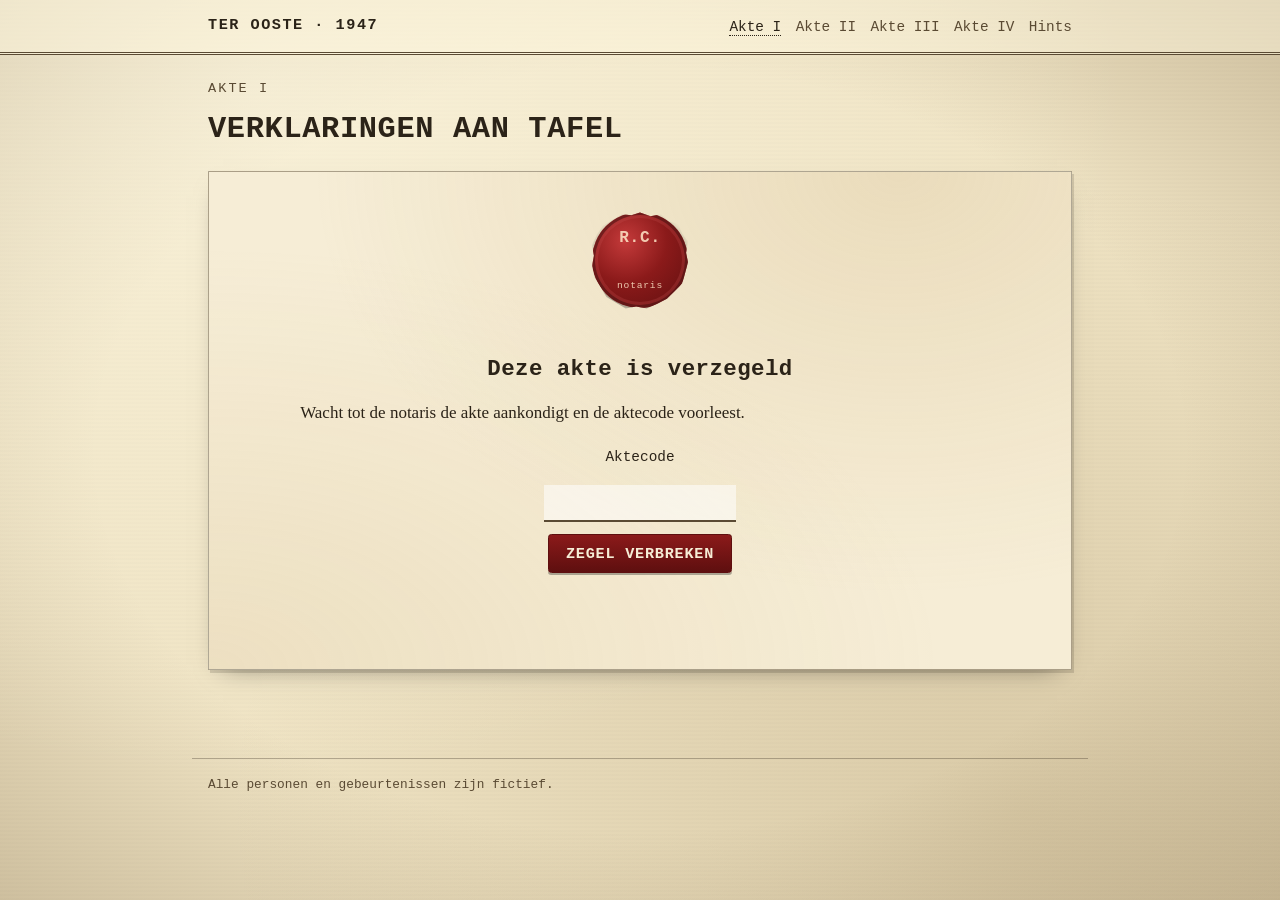
==== akte-1/index.html @ c4f76114 "Eerste versie website De laatste avond op Kasteel Ter Ooste" ====
<!DOCTYPE html>
<html lang="nl-BE">
<head>
  <meta charset="utf-8">
  <meta name="viewport" content="width=device-width, initial-scale=1">
  <meta name="robots" content="noindex,nofollow">
  <title>Akte I — Het ontregelde archief · Ter Ooste 1947</title>
  <link rel="stylesheet" href="../assets/style.css">
  <link rel="icon" type="image/svg+xml" href="../assets/favicon.svg">
</head>
<body>
  <header class="site-kop">
    <div class="binnen">
      <a class="merk" href="../index.html">Ter Ooste · 1947</a>
      <nav aria-label="Dossiers">
        <ul>
          <li><a href="../akte-1/index.html">Akte I</a></li>
          <li><a href="../akte-2/index.html">Akte II</a></li>
          <li><a href="../akte-3/index.html">Akte III</a></li>
          <li><a href="../akte-4/index.html">Akte IV</a></li>
          <li><a href="../hints/index.html">Hints</a></li>
        </ul>
      </nav>
    </div>
  </header>

  <main id="inhoud">
    <p class="kopregel">Akte I</p>
    <h1>Verklaringen aan tafel</h1>

    <section id="poort" class="poort vel" aria-labelledby="poort-kop">
      <div class="zegel" aria-hidden="true">R.C.<small>notaris</small></div>
      <h2 id="poort-kop">Deze akte is verzegeld</h2>
      <p>Wacht tot de notaris de akte aankondigt en de aktecode voorleest.</p>
      <form>
        <label for="aktecode">Aktecode</label>
        <input id="aktecode" class="code" type="text" autocomplete="off" autocapitalize="characters" spellcheck="false" required>
        <button type="submit">Zegel verbreken</button>
        <p class="melding" role="status" aria-live="polite"></p>
      </form>
    </section>

    <div id="akte-inhoud" class="verborgen">

      <section class="vel" aria-labelledby="lees-kop">
        <h2 id="lees-kop">Leesversie</h2>
        <p>Kasteel Ter Ooste bestaat in dit verhaal uit meer kamers dan er vanavond werkelijk nodig zijn. Denk aan een statige hal, een bibliotheek met donkere boekenkasten en een eetkamer waar het zilver zorgvuldig op tafel is gezet. Buiten ligt Oostrozebeke onder een vochtige novemberhemel. Binnen heeft de baron gasten ontvangen voor een avond die beleefd had moeten eindigen.</p>
        <p>De oorlog is nog maar enkele jaren voorbij. Mensen praten opnieuw over handel, gronden en de toekomst, maar niet iedereen spreekt even gemakkelijk over wat daarvóór gebeurde. De baron heeft zijn bezittingen bijeen weten te houden. Sommigen noemen dat verstandig bestuur; anderen vinden dat er vragen onbeantwoord zijn gebleven.</p>
        <p>Er zijn zes verdachten. Gaston maakt zich zorgen over geld en de erfenis. Tuinman Cyriel is een vroegere verzetsstrijder. Achiel houdt zich vooral met de wijnkelder bezig; Victor verzorgt de drankbediening. Pastoor Deman kent de familie al jaren. Huishoudster en kokkin Marie werkt al achtentwintig jaar op het kasteel.</p>
        <p>De baron drinkt om 23:08 uit zijn piconglas en neemt het om 23:15 mee naar de bibliotheek. Om 23:40 wordt hij daar dood aangetroffen. Waar en wanneer zijn drank werd gemanipuleerd, moet nog blijken.</p>
        <p>De notaris bewaart twee stukken die de baron hem de voorbije weken toevertrouwde: een nota over een recente wijziging van zijn testament en een anonieme brief die hem verontrustte. Ze zeggen niets over de doodsoorzaak, maar wel over wie bij zijn dood iets te winnen of te vrezen had — en waarom er vanavond zo uitzonderlijk op zijn drank werd toegezien.</p>
        <p><strong>Puzzelintro:</strong> herstel met de zes raadselkaarten en ordeningsregels de archiefrij. Gebruik foliocijfers op de aangewezen posities als toegangscode voor de verzegelde notarisstukken.</p>
      </section>

      <section class="vel" aria-labelledby="d1-kop">
        <h2 id="d1-kop">Dossier I — Het ontregelde archief</h2>
        <p>De notaris bewaart onderzoeksstukken onder een code die wordt afgeleid van zes archiefmappen. De mappen liggen door elkaar; hun oorspronkelijke volgorde is wel vastgelegd in zes bewaarde aanwijzingen.</p>
        <p>Elke map draagt een raadselomschrijving en een foliocijfer.</p>
        <ol>
          <li>Bepaal welk symbool iedere map beschrijft.</li>
          <li>Plaats de zes mappen in hun enige mogelijke volgorde, van positie 1 tot en met 6.</li>
          <li>Gebruik de extractiekaart om de viercijferige toegangscode te vinden.</li>
        </ol>
        <p>Noteer individueel:</p>
        <ul>
          <li>de zes symbolen in volgorde;</li>
          <li>de toegangscode;</li>
          <li>één redenering waarmee je een andere volgorde uitsluit.</li>
        </ul>
        <p>Daarna openen jullie gezamenlijk de verzegelde stukken van de notaris met de code op de pagina.</p>
        <p><strong>Bewaar de gevonden code. Een deel ervan wordt later opnieuw gebruikt.</strong></p>
        <p>De posities en foliocijfers zijn uitsluitend archiefgegevens. Ze verwijzen niet naar verdachten, kamers of alibi’s.</p>
      </section>

      <section aria-labelledby="p1a-kop">
        <h2 id="p1a-kop">P1-A — Zes losse mapkaarten</h2>
        <p id="mapkaarten-uitleg">Versleep de mapkaarten of gebruik de pijlknoppen om ze in volgorde te leggen (positie 1 links/boven tot 6 rechts/onder). Je kunt ook de kaarten op papier of in je hoofd ordenen. De lettercodes A–F zijn alleen documentidentificaties.</p>
        <ol class="mapkaarten" id="mapkaarten" aria-describedby="mapkaarten-uitleg" aria-label="Archiefmappen in huidige volgorde">
          <li class="mapkaart" draggable="true" data-kaart="A">
            <div class="positie" aria-hidden="true">1</div>
            <div>
              <div class="kop"><span class="naam">Mapkaart A</span><span class="folio">Foliocijfer: 8</span></div>
              <p class="raadsel">Ik heb een tong, maar voer geen gesprek.<br>Door mijn klank roep ik mensen bijeen.</p>
              <div class="symbool"><label for="sym-A">Mijn symbool:</label><select id="sym-A"><option value="">__________</option></select></div>
            </div>
            <div class="knoppen">
              <button type="button" class="stil" data-omhoog aria-label="Mapkaart A omhoog">▲</button>
              <button type="button" class="stil" data-omlaag aria-label="Mapkaart A omlaag">▼</button>
            </div>
          </li>
          <li class="mapkaart" draggable="true" data-kaart="B">
            <div class="positie" aria-hidden="true">2</div>
            <div>
              <div class="kop"><span class="naam">Mapkaart B</span><span class="folio">Foliocijfer: 1</span></div>
              <p class="raadsel">Ik rust op het hoofd van een vorst.<br>Mijn punten zijn geen tanden.</p>
              <div class="symbool"><label for="sym-B">Mijn symbool:</label><select id="sym-B"><option value="">__________</option></select></div>
            </div>
            <div class="knoppen">
              <button type="button" class="stil" data-omhoog aria-label="Mapkaart B omhoog">▲</button>
              <button type="button" class="stil" data-omlaag aria-label="Mapkaart B omlaag">▼</button>
            </div>
          </li>
          <li class="mapkaart" draggable="true" data-kaart="C">
            <div class="positie" aria-hidden="true">3</div>
            <div>
              <div class="kop"><span class="naam">Mapkaart C</span><span class="folio">Foliocijfer: 9</span></div>
              <p class="raadsel">Achter glas draag ik licht door de nacht.<br>Wie mij vasthoudt, ziet waar hij loopt.</p>
              <div class="symbool"><label for="sym-C">Mijn symbool:</label><select id="sym-C"><option value="">__________</option></select></div>
            </div>
            <div class="knoppen">
              <button type="button" class="stil" data-omhoog aria-label="Mapkaart C omhoog">▲</button>
              <button type="button" class="stil" data-omlaag aria-label="Mapkaart C omlaag">▼</button>
            </div>
          </li>
          <li class="mapkaart" draggable="true" data-kaart="D">
            <div class="positie" aria-hidden="true">4</div>
            <div>
              <div class="kop"><span class="naam">Mapkaart D</span><span class="folio">Foliocijfer: 3</span></div>
              <p class="raadsel">Mijn baard opent geen mond, maar een slot.</p>
              <div class="symbool"><label for="sym-D">Mijn symbool:</label><select id="sym-D"><option value="">__________</option></select></div>
            </div>
            <div class="knoppen">
              <button type="button" class="stil" data-omhoog aria-label="Mapkaart D omhoog">▲</button>
              <button type="button" class="stil" data-omlaag aria-label="Mapkaart D omlaag">▼</button>
            </div>
          </li>
          <li class="mapkaart" draggable="true" data-kaart="E">
            <div class="positie" aria-hidden="true">5</div>
            <div>
              <div class="kop"><span class="naam">Mapkaart E</span><span class="folio">Foliocijfer: 6</span></div>
              <p class="raadsel">Ik ga overboord om een schip op zijn plaats te houden.</p>
              <div class="symbool"><label for="sym-E">Mijn symbool:</label><select id="sym-E"><option value="">__________</option></select></div>
            </div>
            <div class="knoppen">
              <button type="button" class="stil" data-omhoog aria-label="Mapkaart E omhoog">▲</button>
              <button type="button" class="stil" data-omlaag aria-label="Mapkaart E omlaag">▼</button>
            </div>
          </li>
          <li class="mapkaart" draggable="true" data-kaart="F">
            <div class="positie" aria-hidden="true">6</div>
            <div>
              <div class="kop"><span class="naam">Mapkaart F</span><span class="folio">Foliocijfer: 4</span></div>
              <p class="raadsel">Ik ben een bloem met doornen aan mijn stengel.</p>
              <div class="symbool"><label for="sym-F">Mijn symbool:</label><select id="sym-F"><option value="">__________</option></select></div>
            </div>
            <div class="knoppen">
              <button type="button" class="stil" data-omhoog aria-label="Mapkaart F omhoog">▲</button>
              <button type="button" class="stil" data-omlaag aria-label="Mapkaart F omlaag">▼</button>
            </div>
          </li>
        </ol>
        <p class="visueel-verborgen" role="status" aria-live="polite" id="volgorde-status"></p>

        <div class="vel getypt">
          <h3>Bijschrift op iedere set</h3>
          <p>Gebruik elk van deze symbolen precies eenmaal:</p>
          <p><strong>ANKER — BEL — KROON — LANTAARN — ROOS — SLEUTEL</strong></p>
          <p>De raadselteksten identificeren uitsluitend de symbolen. Zoek geen extra verborgen letters.</p>
        </div>
      </section>

      <section class="vel regels" aria-labelledby="p1b-kop">
        <p class="meta">P1-B</p>
        <h2 id="p1b-kop">Herstel van de archiefrij</h2>
        <p>Leg de mappen op zes plaatsen, genummerd van links naar rechts.</p>
        <ol>
          <li>De <strong>BEL</strong> staat onmiddellijk links van de <strong>SLEUTEL</strong>.</li>
          <li>De <strong>ROOS</strong> staat onmiddellijk rechts van het <strong>ANKER</strong>.</li>
          <li>De <strong>LANTAARN</strong> staat links van de <strong>ROOS</strong>, maar niet onmiddellijk ernaast.</li>
          <li>De <strong>KROON</strong> staat rechts van de <strong>BEL</strong>.</li>
          <li>Tussen het <strong>ANKER</strong> en de <strong>SLEUTEL</strong> staan precies twee andere mappen. Deze regel zegt niet welke van beide links staat.</li>
          <li>De <strong>KROON</strong> en de <strong>LANTAARN</strong> staan niet naast elkaar.</li>
        </ol>
        <p>Iedere plaats bevat één map. Iedere map wordt eenmaal gebruikt.</p>
      </section>

      <section class="vel" id="p1c" aria-labelledby="p1c-kop">
        <p class="meta">P1-C</p>
        <h2 id="p1c-kop">De vier controlecijfers</h2>
        <p>Lees de <strong>foliocijfers</strong> van de mappen op deze posities:</p>
        <p><strong>2 → 3 → 5 → 6</strong></p>
        <p>Schrijf ze in die volgorde achter elkaar. Niet optellen.</p>
        <p><strong>Toegangscode: _ _ _ _</strong></p>
        <p>Bewaar deze code voor het einddossier.</p>
        <hr>
        <div id="p1-poort">
          <p>Voer de vier cijfers hieronder in. Bij de juiste code worden twee verzegelde stukken uit het notarisarchief geopend.</p>
          <form id="p1-form" class="rij">
            <div>
              <label for="p1-code">Vier cijfers</label>
              <input id="p1-code" class="code" type="text" inputmode="numeric" maxlength="6" autocomplete="off" required>
            </div>
            <button type="submit">Verzegeling verbreken</button>
            <p class="melding" role="status" aria-live="polite" style="flex-basis:100%"></p>
          </form>
          <p>Lukt het niet op je eigen toestel? Kijk mee op het gedeelde scherm of geef de code aan de notaris.</p>
        </div>
      </section>

      <section id="p1-stukken" class="tabs verborgen" aria-labelledby="stukken-kop">
        <h2 id="stukken-kop">Verzegelde stukken uit het notarisarchief</h2>
        <div role="tablist" aria-label="Notarisstukken">
          <button role="tab" id="tab-p1d" aria-controls="paneel-p1d" aria-selected="true">P1-D · Testamentsnota</button>
          <button role="tab" id="tab-p1e" aria-controls="paneel-p1e" aria-selected="false">P1-E · Anonieme brief</button>
        </div>

        <div role="tabpanel" id="paneel-p1d" aria-labelledby="tab-p1d">
          <article class="vel">
            <h3>Nota bij de wijziging van de uiterste wilsbeschikking</h3>
            <p><strong>Notariskantoor R. Callewaert, Oostrozebeke — 24 oktober 1947</strong></p>
            <p>Op verzoek van baron Edmond de Vlieghere werd heden zijn testament van 1938 gewijzigd. Samenvatting van de wijzigingen, opgesteld voor het dossier:</p>
            <ol>
              <li><strong>Gaston de Vlieghere</strong>, neef, wordt als erfgenaam geschrapt. Reden volgens de baron: "aanhoudende speelschulden en herhaalde leningen die niet werden terugbetaald". De baron wenste dit zelf aan zijn neef mee te delen "op een gepast moment".</li>
              <li>Het <strong>legaat aan de parochiekerk Sint-Amandus</strong> (toegezegd in 1945 aan pastoor Deman voor het herstel van de toren) wordt ingetrokken. De baron noemde "een meningsverschil over een preek van september".</li>
              <li>Nieuw: een <strong>dienstgratificatie</strong> voor ieder personeelslid met meer dan vijfentwintig dienstjaren op het ogenblik van overlijden. Volgens het dienstboek voldoet op dit moment één persoon aan die voorwaarde: de huishoudster, in dienst sinds 15 november 1919. Butler Achiel Verbeke telt twaalf dienstjaren; butler Victor is in 1946 aangeworven.</li>
              <li>De tuinman Cyriel Degryse komt in geen enkele beschikking voor; de baron weigerde daarover te spreken.</li>
            </ol>
            <p>De baron verzocht de inhoud geheim te houden tot na zijn dood. De barones werd niet ingelicht.</p>
            <p><em>Opmerking van de notaris:</em> een gewijzigd testament verklaart wie voordeel of nadeel heeft. Het bewijst niet wie daarvan wist, noch wie gelegenheid had.</p>
          </article>
        </div>

        <div role="tabpanel" id="paneel-p1e" aria-labelledby="tab-p1e" hidden>
          <article class="vel">
            <h3>Afschrift van een anonieme brief, ontvangen 27 oktober 1947</h3>
            <p><em>(Geschreven in blokletters, zonder afzender, per post uit Kortrijk.)</em></p>
            <blockquote class="blokletters">
              <p>WIE IN DRIEËNVEERTIG VERKOCHT WAT NIET VAN HEM WAS,<br>
              BETAALT IN ZEVENENVEERTIG.<br>
              DE DODEN VERGETEN NIET. WIJ OOK NIET.</p>
            </blockquote>
            <h3>Verklaring van de notaris</h3>
            <p>De baron toonde mij deze brief op 28 oktober en vroeg mij bij het diner van 15 november aanwezig te zijn. Op zijn verzoek werd afgesproken dat zijn drank die avond onder mijn toezicht zou worden uitgeschonken en dat de glazen een sluitband zouden krijgen — een maatregel die op het kasteel nooit eerder werd toegepast.</p>
            <p>De baron wilde niet zeggen op welke gebeurtenis uit 1943 de brief doelde. Hij zei alleen: "Er zijn mensen die denken dat de oorlog nog niet gedaan is."</p>
            <p>Het handschrift kon met niemand van het huishouden of de gasten worden vergeleken. De brief bewijst dat iemand de baron bedreigde; hij bewijst niet dat de schrijver ook de dader is.</p>
          </article>
        </div>
      </section>

    </div>
  </main>

  <footer class="site-voet">Alle personen en gebeurtenissen zijn fictief.</footer>

  <script src="../config.js"></script>
  <script src="../assets/app.js"></script>
  <script>
    (function () {
      var T = window.TerOoste;
      T.aktepoort(1);

      /* Symbool-keuzelijsten */
      var SYMBOLEN = ["ANKER", "BEL", "KROON", "LANTAARN", "ROOS", "SLEUTEL"];
      document.querySelectorAll(".mapkaart select").forEach(function (sel) {
        SYMBOLEN.forEach(function (s) {
          var o = document.createElement("option"); o.value = s; o.textContent = s; sel.appendChild(o);
        });
        var bewaard = T.opslag.get("p1.sym." + sel.id);
        if (bewaard) sel.value = bewaard;
        sel.addEventListener("change", function () { T.opslag.set("p1.sym." + sel.id, sel.value); });
      });

      /* Herschikbare lijst: knoppen + drag-and-drop */
      var lijst = document.getElementById("mapkaarten");
      var status = document.getElementById("volgorde-status");

      function kaarten() { return Array.prototype.slice.call(lijst.children); }
      function nummer() {
        kaarten().forEach(function (li, i) {
          li.querySelector(".positie").textContent = i + 1;
          li.setAttribute("aria-label", "Positie " + (i + 1) + ": Mapkaart " + li.dataset.kaart);
          li.querySelector("[data-omhoog]").disabled = i === 0;
          li.querySelector("[data-omlaag]").disabled = i === kaarten().length - 1;
        });
        T.opslag.set("p1.volgorde", kaarten().map(function (li) { return li.dataset.kaart; }).join(""));
      }
      function verplaats(li, delta, focusKnop) {
        var items = kaarten();
        var i = items.indexOf(li);
        var j = i + delta;
        if (j < 0 || j >= items.length) return;
        if (delta < 0) lijst.insertBefore(li, items[j]);
        else lijst.insertBefore(items[j], li);
        nummer();
        status.textContent = "Mapkaart " + li.dataset.kaart + " staat nu op positie " + (j + 1) + ".";
        if (focusKnop) {
          var knop = li.querySelector(focusKnop);
          (knop.disabled ? li.querySelector(focusKnop === "[data-omhoog]" ? "[data-omlaag]" : "[data-omhoog]") : knop).focus();
        }
      }
      lijst.addEventListener("click", function (e) {
        var knop = e.target.closest("button");
        if (!knop) return;
        var li = knop.closest(".mapkaart");
        if (knop.hasAttribute("data-omhoog")) verplaats(li, -1, "[data-omhoog]");
        if (knop.hasAttribute("data-omlaag")) verplaats(li, 1, "[data-omlaag]");
      });

      var gesleept = null;
      lijst.addEventListener("dragstart", function (e) {
        gesleept = e.target.closest(".mapkaart");
        if (!gesleept) return;
        gesleept.classList.add("sleept");
        e.dataTransfer.effectAllowed = "move";
        try { e.dataTransfer.setData("text/plain", gesleept.dataset.kaart); } catch (err) { /* IE */ }
      });
      lijst.addEventListener("dragover", function (e) {
        if (!gesleept) return;
        e.preventDefault();
        var over = e.target.closest(".mapkaart");
        kaarten().forEach(function (li) { li.classList.toggle("doel", li === over && li !== gesleept); });
        if (over && over !== gesleept) {
          var rect = over.getBoundingClientRect();
          var na = e.clientY > rect.top + rect.height / 2;
          lijst.insertBefore(gesleept, na ? over.nextSibling : over);
        }
      });
      lijst.addEventListener("drop", function (e) { e.preventDefault(); });
      lijst.addEventListener("dragend", function () {
        if (gesleept) gesleept.classList.remove("sleept");
        kaarten().forEach(function (li) { li.classList.remove("doel"); });
        gesleept = null;
        nummer();
      });

      var bewaardeVolgorde = T.opslag.get("p1.volgorde");
      if (bewaardeVolgorde && bewaardeVolgorde.length === 6) {
        bewaardeVolgorde.split("").forEach(function (k) {
          var li = lijst.querySelector('[data-kaart="' + k + '"]');
          if (li) lijst.appendChild(li);
        });
      }
      nummer();

      /* Codepoort 6431 → P1-D en P1-E */
      T.codepoort({
        formId: "p1-form",
        doelId: "p1-stukken",
        verbergId: "p1-poort",
        code: T.CFG.codeP1,
        opslag: "p1.open",
        stempel: "Ontzegeld",
        weigering: "De verzegeling blijft intact.",
        naOpen: function (animatie) {
          T.tabs(document.getElementById("p1-stukken"));
          if (animatie) document.getElementById("stukken-kop").scrollIntoView({ behavior: T.reducedMotion ? "auto" : "smooth" });
        }
      });
    })();
  </script>
</body>
</html>
---- assets/style.css ----
/* Ter Ooste 1947 — stijl: vergeeld papier, typemachine, lakzegel */

:root {
  --papier: #efe3c3;
  --papier-donker: #e2d2a6;
  --papier-licht: #f6edd6;
  --inkt: #2b2318;
  --inkt-zacht: #5a4a33;
  --lak: #8b1a1a;
  --lak-donker: #5e0f0f;
  --koper: #a67c2e;
  --stempel: #9b2a1f;
  --focus: #1f4e79;
  --max: 56rem;
  --font-type: "Courier Prime", "Courier New", "Nimbus Mono PS", Courier, monospace;
  --font-tekst: "Palatino Linotype", Palatino, "Book Antiqua", Georgia, "Times New Roman", serif;
}

* { box-sizing: border-box; }

html { font-size: 100%; }

body {
  margin: 0;
  min-height: 100vh;
  color: var(--inkt);
  font-family: var(--font-tekst);
  font-size: 1.0625rem;
  line-height: 1.55;
  background-color: var(--papier);
  background-image:
    radial-gradient(ellipse at 20% 10%, rgba(255, 250, 230, 0.6), transparent 60%),
    radial-gradient(ellipse at 80% 90%, rgba(120, 90, 40, 0.18), transparent 55%),
    radial-gradient(ellipse at 50% 50%, transparent 60%, rgba(90, 65, 30, 0.22) 100%),
    repeating-linear-gradient(0deg, rgba(0,0,0,0.012) 0 2px, transparent 2px 4px);
  background-attachment: fixed;
}

a { color: var(--lak-donker); }
a:hover { color: var(--lak); }

h1, h2, h3, h4 {
  font-family: var(--font-type);
  font-weight: 700;
  letter-spacing: 0.02em;
  line-height: 1.2;
  margin: 1.4em 0 0.5em;
}
h1 { font-size: 1.9rem; text-transform: uppercase; margin-top: 0.4em; }
h2 { font-size: 1.4rem; }
h3 { font-size: 1.15rem; }
h4 { font-size: 1.02rem; text-transform: uppercase; letter-spacing: 0.08em; }

p, li { max-width: 70ch; }

blockquote {
  margin: 1em 0;
  padding: 0.2em 1em;
  border-left: 3px solid var(--koper);
  color: var(--inkt);
}

pre, code, kbd {
  font-family: var(--font-type);
  font-size: 0.95em;
}
pre {
  background: rgba(255,255,255,0.35);
  padding: 0.75em 1em;
  border: 1px dashed var(--inkt-zacht);
  overflow-x: auto;
  max-width: 100%;
  white-space: pre-wrap;
  word-break: break-word;
}

table {
  border-collapse: collapse;
  width: 100%;
  margin: 1em 0;
  font-size: 0.97rem;
}
th, td {
  border: 1px solid rgba(43, 35, 24, 0.4);
  padding: 0.45em 0.6em;
  text-align: left;
  vertical-align: top;
}
th { background: rgba(43, 35, 24, 0.08); font-family: var(--font-type); font-size: 0.9rem; }
td.num, th.num { text-align: right; }
.tabel-scroll { overflow-x: auto; -webkit-overflow-scrolling: touch; }

hr { border: 0; border-top: 1px solid rgba(43,35,24,0.35); margin: 2em 0; }

/* Lay-out */
.site-kop {
  border-bottom: 3px double var(--inkt-zacht);
  background: rgba(255, 248, 225, 0.45);
}
.site-kop .binnen {
  max-width: var(--max);
  margin: 0 auto;
  padding: 0.8rem 1rem;
  display: flex;
  flex-wrap: wrap;
  align-items: center;
  gap: 0.5rem 1.25rem;
}
.site-kop .merk {
  font-family: var(--font-type);
  font-weight: 700;
  text-transform: uppercase;
  letter-spacing: 0.1em;
  text-decoration: none;
  color: var(--inkt);
  font-size: 0.95rem;
}
.site-kop nav { margin-left: auto; }
.site-kop nav ul {
  list-style: none; margin: 0; padding: 0;
  display: flex; flex-wrap: wrap; gap: 0.25rem 0.9rem;
}
.site-kop nav a {
  font-family: var(--font-type);
  font-size: 0.9rem;
  text-decoration: none;
  color: var(--inkt-zacht);
  border-bottom: 1px dotted transparent;
}
.site-kop nav a:hover, .site-kop nav a[aria-current="page"] {
  color: var(--inkt);
  border-bottom-color: var(--inkt);
}

main {
  max-width: var(--max);
  margin: 0 auto;
  padding: 1rem 1rem 4rem;
}

.site-voet {
  max-width: var(--max);
  margin: 0 auto;
  padding: 1rem;
  font-family: var(--font-type);
  font-size: 0.8rem;
  color: var(--inkt-zacht);
  border-top: 1px solid rgba(43,35,24,0.3);
}

.kopregel {
  font-family: var(--font-type);
  font-size: 0.85rem;
  text-transform: uppercase;
  letter-spacing: 0.15em;
  color: var(--inkt-zacht);
  margin: 0.5em 0 0;
}

/* Document-vel */
.vel {
  position: relative;
  background: var(--papier-licht);
  background-image:
    radial-gradient(ellipse at 80% 0%, rgba(200,170,110,0.25), transparent 60%),
    radial-gradient(ellipse at 0% 100%, rgba(200,170,110,0.2), transparent 60%);
  border: 1px solid rgba(43,35,24,0.35);
  box-shadow: 2px 3px 0 rgba(43,35,24,0.15), 0 10px 25px -15px rgba(0,0,0,0.5);
  padding: 1.25rem 1.25rem 1.5rem;
  margin: 1.5rem 0;
}
.vel > h2:first-child, .vel > h3:first-child { margin-top: 0; }
.vel.getypt { font-family: var(--font-type); font-size: 0.98rem; }
.vel .meta { font-family: var(--font-type); font-size: 0.85rem; color: var(--inkt-zacht); }
.vel .blokletters { font-family: var(--font-type); text-transform: uppercase; font-weight: 700; letter-spacing: 0.06em; }

/* Formulieren */
label { font-family: var(--font-type); font-size: 0.9rem; display: block; margin-bottom: 0.3em; }
input[type="text"], input[type="password"], input[type="tel"], select {
  font-family: var(--font-type);
  font-size: 1.1rem;
  color: var(--inkt);
  background: rgba(255,255,255,0.55);
  border: 0;
  border-bottom: 2px solid var(--inkt-zacht);
  padding: 0.45em 0.5em;
  min-width: 0;
  width: 100%;
  max-width: 20rem;
}
input.code {
  letter-spacing: 0.4em;
  text-transform: uppercase;
  text-align: center;
  max-width: 12rem;
}
.rij { display: flex; flex-wrap: wrap; gap: 0.75rem; align-items: flex-end; }

button, .knop {
  font-family: var(--font-type);
  font-size: 0.95rem;
  font-weight: 700;
  letter-spacing: 0.05em;
  text-transform: uppercase;
  color: var(--papier-licht);
  background: linear-gradient(180deg, var(--lak), var(--lak-donker));
  border: 1px solid var(--lak-donker);
  border-radius: 0.2rem;
  padding: 0.6em 1.1em;
  cursor: pointer;
  text-decoration: none;
  display: inline-block;
  box-shadow: 0 2px 0 rgba(0,0,0,0.3);
}
button:hover, .knop:hover { filter: brightness(1.1); }
button:active { transform: translateY(1px); box-shadow: none; }
button.stil, .knop.stil {
  background: transparent;
  color: var(--inkt);
  border: 1px solid var(--inkt-zacht);
  box-shadow: none;
}
button.klein { padding: 0.35em 0.6em; font-size: 0.8rem; }
button[disabled] { opacity: 0.45; cursor: not-allowed; }

:focus-visible {
  outline: 3px solid var(--focus);
  outline-offset: 2px;
}

.melding {
  font-family: var(--font-type);
  margin: 0.75em 0 0;
  min-height: 1.4em;
  color: var(--lak-donker);
}
.melding.ok { color: #2f5d2a; }

.verborgen { display: none !important; }
.visueel-verborgen {
  position: absolute !important;
  width: 1px; height: 1px;
  padding: 0; margin: -1px;
  overflow: hidden; clip: rect(0,0,0,0);
  white-space: nowrap; border: 0;
}

/* Lakzegel */
.zegel {
  display: inline-grid;
  place-items: center;
  width: 4.2rem; height: 4.2rem;
  border-radius: 50%;
  background:
    radial-gradient(circle at 35% 30%, #c43a3a, var(--lak) 45%, var(--lak-donker) 100%);
  color: rgba(255, 230, 200, 0.85);
  font-family: var(--font-type);
  font-weight: 700;
  font-size: 0.8rem;
  text-align: center;
  line-height: 1.05;
  letter-spacing: 0.05em;
  box-shadow:
    inset 0 0 0 3px rgba(60,10,10,0.5),
    inset 0 0 0 6px rgba(200,80,80,0.25),
    0 3px 6px rgba(0,0,0,0.4);
  clip-path: polygon(50% 0%, 61% 4%, 72% 2%, 80% 9%, 90% 12%, 94% 22%, 100% 30%, 98% 42%, 100% 52%, 97% 63%, 94% 74%, 86% 82%, 78% 90%, 68% 95%, 57% 100%, 46% 98%, 35% 100%, 25% 94%, 15% 88%, 9% 78%, 3% 68%, 0% 56%, 2% 45%, 0% 34%, 5% 23%, 11% 14%, 21% 8%, 31% 2%, 41% 3%);
}
.zegel small { display: block; font-size: 0.6rem; font-weight: 400; }

/* Poort (akte vergrendeld) */
.poort {
  text-align: center;
  padding: 2.5rem 1rem 3rem;
}
.poort .zegel { width: 6rem; height: 6rem; font-size: 1rem; margin-bottom: 1rem; }
.poort form { display: inline-flex; flex-direction: column; align-items: center; gap: 0.75rem; }
.poort input { text-align: center; }

/* Stempel */
.stempel-houder { position: relative; }
.stempel {
  position: absolute;
  right: 0.5rem; top: -0.5rem;
  pointer-events: none;
  font-family: var(--font-type);
  font-weight: 700;
  text-transform: uppercase;
  letter-spacing: 0.15em;
  color: var(--stempel);
  border: 4px double var(--stempel);
  padding: 0.3em 0.7em;
  font-size: 1.1rem;
  transform: rotate(-12deg) scale(1);
  opacity: 0.85;
  mix-blend-mode: multiply;
  mask-image: radial-gradient(circle at 30% 40%, #000 70%, transparent 100%), radial-gradient(circle at 70% 60%, #000 70%, transparent 100%);
  z-index: 2;
}
.stempel.animeer { animation: stempelen 0.5s cubic-bezier(.2,1.4,.4,1) both; }
@keyframes stempelen {
  0% { transform: rotate(-20deg) scale(3); opacity: 0; }
  60% { transform: rotate(-12deg) scale(0.95); opacity: 0.95; }
  100% { transform: rotate(-12deg) scale(1); opacity: 0.85; }
}

/* Schudden */
.schud { animation: schudden 0.45s ease-in-out both; }
@keyframes schudden {
  0%, 100% { transform: translateX(0); }
  20% { transform: translateX(-6px) rotate(-0.5deg); }
  40% { transform: translateX(6px) rotate(0.5deg); }
  60% { transform: translateX(-4px); }
  80% { transform: translateX(4px); }
}

/* Tabbladen */
.tabs [role="tablist"] {
  display: flex; flex-wrap: wrap; gap: 0.25rem;
  border-bottom: 2px solid var(--inkt-zacht);
  margin: 1.25rem 0 0;
  padding: 0;
}
.tabs [role="tab"] {
  font-family: var(--font-type);
  font-size: 0.85rem;
  font-weight: 700;
  text-transform: none;
  letter-spacing: 0.02em;
  background: var(--papier-donker);
  color: var(--inkt);
  border: 1px solid rgba(43,35,24,0.4);
  border-bottom: 0;
  border-radius: 0.3rem 0.3rem 0 0;
  padding: 0.5em 0.8em;
  box-shadow: none;
  cursor: pointer;
}
.tabs [role="tab"][aria-selected="true"] {
  background: var(--papier-licht);
  position: relative; top: 2px;
}
.tabs [role="tabpanel"] { margin-top: 0; }
.tabs [role="tabpanel"] .vel { margin-top: 0; border-top: 0; }
.tabs [role="tabpanel"][hidden] { display: none; }
.tabs.alles [role="tabpanel"][hidden] { display: block; }
.tabs.alles [role="tabpanel"] .vel { margin-top: 1.5rem; border-top: 1px solid rgba(43,35,24,0.35); }

/* Mapkaarten (P1) */
.mapkaarten { list-style: none; margin: 1rem 0; padding: 0; counter-reset: positie; }
.mapkaart {
  display: grid;
  grid-template-columns: 2.2rem 1fr auto;
  gap: 0.5rem 0.9rem;
  align-items: start;
  background: var(--papier-licht);
  border: 1px solid rgba(43,35,24,0.4);
  box-shadow: 2px 2px 0 rgba(43,35,24,0.15);
  padding: 0.8rem 0.9rem;
  margin: 0.6rem 0;
  cursor: grab;
}
.mapkaart.sleept { opacity: 0.4; }
.mapkaart.doel { outline: 2px dashed var(--koper); outline-offset: 2px; }
.mapkaart .positie {
  font-family: var(--font-type);
  font-weight: 700;
  font-size: 1.4rem;
  color: var(--koper);
  line-height: 1;
}
.mapkaart .kop { display: flex; flex-wrap: wrap; justify-content: space-between; gap: 0.3rem 1rem; }
.mapkaart .kop .naam { font-family: var(--font-type); font-weight: 700; }
.mapkaart .kop .folio { font-family: var(--font-type); font-weight: 700; }
.mapkaart .raadsel { margin: 0.4em 0 0.6em; font-style: italic; }
.mapkaart .symbool label { display: inline; margin-right: 0.4em; }
.mapkaart .symbool select { max-width: 11rem; font-size: 1rem; }
.mapkaart .knoppen { display: flex; flex-direction: column; gap: 0.3rem; }
.mapkaart .knoppen button { padding: 0.25em 0.55em; font-size: 0.85rem; }
.regels ol li { margin-bottom: 0.4em; }

/* Vigenère-hulptabel */
.vig-regel { margin: 1em 0 1.5em; }
.vig-woorden { display: flex; flex-wrap: wrap; gap: 0.6rem 1rem; }
.vig-woord { display: flex; gap: 0.15rem; }
.vig-letter { display: grid; grid-template-rows: auto auto auto; gap: 0.15rem; width: 1.7rem; }
.vig-letter .c {
  font-family: var(--font-type); font-weight: 700; text-align: center; font-size: 1.05rem;
  border-bottom: 1px solid var(--inkt-zacht);
}
.vig-letter input {
  width: 1.7rem; max-width: 1.7rem; padding: 0.15em 0; text-align: center;
  font-size: 1rem; text-transform: uppercase; border-bottom-width: 1px;
}
.vig-letter input.k { color: var(--lak-donker); }
.vig-legenda { font-family: var(--font-type); font-size: 0.8rem; color: var(--inkt-zacht); }

/* Audio */
.radio {
  background: linear-gradient(180deg, #5b3b1e, #3b2410);
  color: #f3e5c3;
  border: 2px solid #2a1a0b;
  border-radius: 0.6rem;
  padding: 1rem;
  box-shadow: inset 0 0 20px rgba(0,0,0,0.5);
}
.radio audio { width: 100%; }
.radio .bediening { display: flex; flex-wrap: wrap; gap: 0.5rem 1rem; align-items: center; margin-top: 0.6rem; font-family: var(--font-type); font-size: 0.85rem; }
.radio label { display: inline-flex; align-items: center; gap: 0.4em; margin: 0; color: #f3e5c3; }
.transcript p { margin: 0.5em 0; }
.transcript .spreker { font-family: var(--font-type); font-weight: 700; }

/* Kluis */
.kluis {
  position: relative;
  margin: 1.5rem auto;
  max-width: 26rem;
  background: linear-gradient(180deg, #7a4a22 0%, #5a3416 100%);
  border: 3px solid #3a2110;
  border-radius: 0.5rem;
  box-shadow: inset 0 0 0 6px rgba(0,0,0,0.15), 0 12px 30px -10px rgba(0,0,0,0.7);
  padding: 1rem;
  overflow: hidden;
  transition: transform 0.3s ease;
}
.kluis .deksel-ruimte {
  display: grid;
  grid-template-rows: 1fr;
  transition: grid-template-rows 0.9s cubic-bezier(.4,0,.2,1);
}
.kluis.open .deksel-ruimte { grid-template-rows: 0fr; }
.kluis .deksel {
  position: relative;
  min-height: 0;
  margin: -1rem -1rem 1rem;
  padding: 1.1rem 1rem;
  background:
    repeating-linear-gradient(90deg, rgba(0,0,0,0.08) 0 2px, transparent 2px 14px),
    linear-gradient(180deg, #8b5a2b, #6a401a);
  border-bottom: 3px solid #3a2110;
  transform-origin: top center;
  transition: transform 0.9s cubic-bezier(.4,0,.2,1), opacity 0.9s ease;
  z-index: 3;
  display: grid; place-items: center;
}
.kluis .deksel .plaat {
  font-family: var(--font-type);
  font-weight: 700;
  letter-spacing: 0.2em;
  color: #3a2110;
  background: linear-gradient(180deg, #d9b25a, var(--koper));
  padding: 0.4em 1.2em;
  border: 2px solid #6d4e16;
  border-radius: 0.2rem;
  box-shadow: 0 2px 4px rgba(0,0,0,0.5);
}
.kluis.open .deksel { transform: translateY(-115%) rotateX(35deg); opacity: 0; }
.kluis .slotplaat {
  background: linear-gradient(180deg, #d9b25a, var(--koper));
  border: 2px solid #6d4e16;
  border-radius: 0.4rem;
  padding: 1rem 0.75rem;
  box-shadow: inset 0 1px 0 rgba(255,255,255,0.5), 0 2px 5px rgba(0,0,0,0.5);
}
.wielen { display: flex; justify-content: center; gap: 0.6rem; }
.wiel { display: flex; flex-direction: column; align-items: center; gap: 0.25rem; }
.wiel button {
  width: 2.6rem; height: 2rem; padding: 0; font-size: 1rem;
  background: linear-gradient(180deg, #3a2110, #241408);
  border-color: #120a03;
}
.wiel .cijfer {
  width: 3rem; height: 3.6rem;
  display: grid; place-items: center;
  font-family: var(--font-type);
  font-size: 2.1rem;
  font-weight: 700;
  color: #f6edd6;
  background: linear-gradient(180deg, #1a1208 0%, #3a2a14 50%, #1a1208 100%);
  border: 2px solid #6d4e16;
  border-radius: 0.25rem;
  box-shadow: inset 0 0 10px rgba(0,0,0,0.8);
  cursor: ns-resize;
}
.wiel .cijfer:focus-visible { outline-color: #fff; }
.wiel .label { font-family: var(--font-type); font-size: 0.65rem; text-transform: uppercase; letter-spacing: 0.05em; color: #3a2110; }
.kluis .acties { display: flex; flex-wrap: wrap; justify-content: center; gap: 0.5rem; margin-top: 0.9rem; }
.kluis .melding { text-align: center; color: #f6edd6; }
.kluis.open .slotplaat { opacity: 0.6; }
.kluis.open .wiel button { visibility: hidden; }
.kluis .stempel-houder { position: absolute; inset: 1.4rem 1.2rem auto auto; }
.kluis .stempel { color: #f6edd6; border-color: #f6edd6; mix-blend-mode: normal; opacity: 0.9; }

/* Hints */
.hintrooster { display: grid; grid-template-columns: repeat(auto-fit, minmax(15rem, 1fr)); gap: 1rem; margin: 1.5rem 0; }
.hintvak {
  background: var(--papier-licht);
  border: 1px solid rgba(43,35,24,0.4);
  box-shadow: 2px 2px 0 rgba(43,35,24,0.15);
  padding: 1rem;
  min-height: 7rem;
  position: relative;
}
.hintvak h3 { margin: 0 0 0.5em; font-size: 0.95rem; }
.hintvak.dicht { background: var(--papier-donker); color: var(--inkt-zacht); }
.hintvak.dicht .zegel { width: 3.4rem; height: 3.4rem; font-size: 0.6rem; position: absolute; right: 0.75rem; bottom: 0.75rem; }
.hintvak.dicht .zegel small { font-size: 0.42rem; letter-spacing: 0; }
.hintvak .inhoud blockquote { margin: 0.5em 0 0; padding-left: 0.75em; }

/* Rollen */
.rollen { display: grid; grid-template-columns: repeat(auto-fit, minmax(14rem, 1fr)); gap: 0.75rem; list-style: none; padding: 0; }
.rollen li { background: rgba(255,255,255,0.3); border: 1px solid rgba(43,35,24,0.3); padding: 0.7rem 0.9rem; }
.rollen .speler { font-family: var(--font-type); font-size: 0.8rem; text-transform: uppercase; letter-spacing: 0.1em; color: var(--inkt-zacht); }
.rollen .rol { font-weight: 700; }

.akte-lijst { list-style: none; padding: 0; display: grid; gap: 0.6rem; grid-template-columns: repeat(auto-fit, minmax(13rem, 1fr)); }
.akte-lijst a {
  display: block; text-decoration: none; color: var(--inkt);
  background: var(--papier-licht); border: 1px solid rgba(43,35,24,0.4);
  padding: 0.9rem 1rem; box-shadow: 2px 2px 0 rgba(43,35,24,0.15);
  font-family: var(--font-type);
}
.akte-lijst a:hover { background: #fff8e3; }
.akte-lijst a small { display: block; font-family: var(--font-tekst); color: var(--inkt-zacht); margin-top: 0.2em; }
.akte-lijst .status { font-size: 0.75rem; text-transform: uppercase; letter-spacing: 0.08em; color: var(--lak-donker); }

/* Notaris */
.host-sectie { margin-top: 2rem; }
.codelijst { display: grid; grid-template-columns: minmax(10rem, 1fr) 2fr; gap: 0.35rem 1rem; margin: 0.75rem 0; }
.codelijst dt { font-family: var(--font-type); font-size: 0.85rem; letter-spacing: 0.04em; color: var(--inkt-zacht); }
.codelijst dd { margin: 0; font-family: var(--font-type); font-weight: 700; font-size: 1.05rem; }
.codelijst dd p { margin: 0 0 0.3em; font-family: var(--font-tekst); font-weight: 400; font-size: 1rem; }
.codelijst dd p.meta { font-size: 0.9rem; }
@media (max-width: 480px) { .codelijst { grid-template-columns: 1fr; } .codelijst dd { margin-bottom: 0.6rem; } }
.codelijst td code { font-size: 1.05rem; font-weight: 700; }

/* Kleine schermen */
@media (max-width: 480px) {
  body { font-size: 1rem; }
  h1 { font-size: 1.5rem; }
  .vel { padding: 1rem 0.9rem 1.2rem; }
  .mapkaart { grid-template-columns: 1.8rem 1fr auto; padding: 0.7rem; }
  .mapkaart .knoppen button { padding: 0.3em 0.5em; }
  .wielen { gap: 0.35rem; }
  .wiel .cijfer { width: 2.6rem; height: 3.2rem; font-size: 1.8rem; }
  .wiel button { width: 2.6rem; }
  .stempel { font-size: 0.9rem; right: 0.2rem; }
}

@media (prefers-reduced-motion: reduce) {
  *, *::before, *::after {
    animation-duration: 0.01ms !important;
    animation-iteration-count: 1 !important;
    transition-duration: 0.01ms !important;
  }
  body { background-attachment: scroll; }
}

@media print {
  .site-kop nav, .poort form, button { display: none !important; }
}
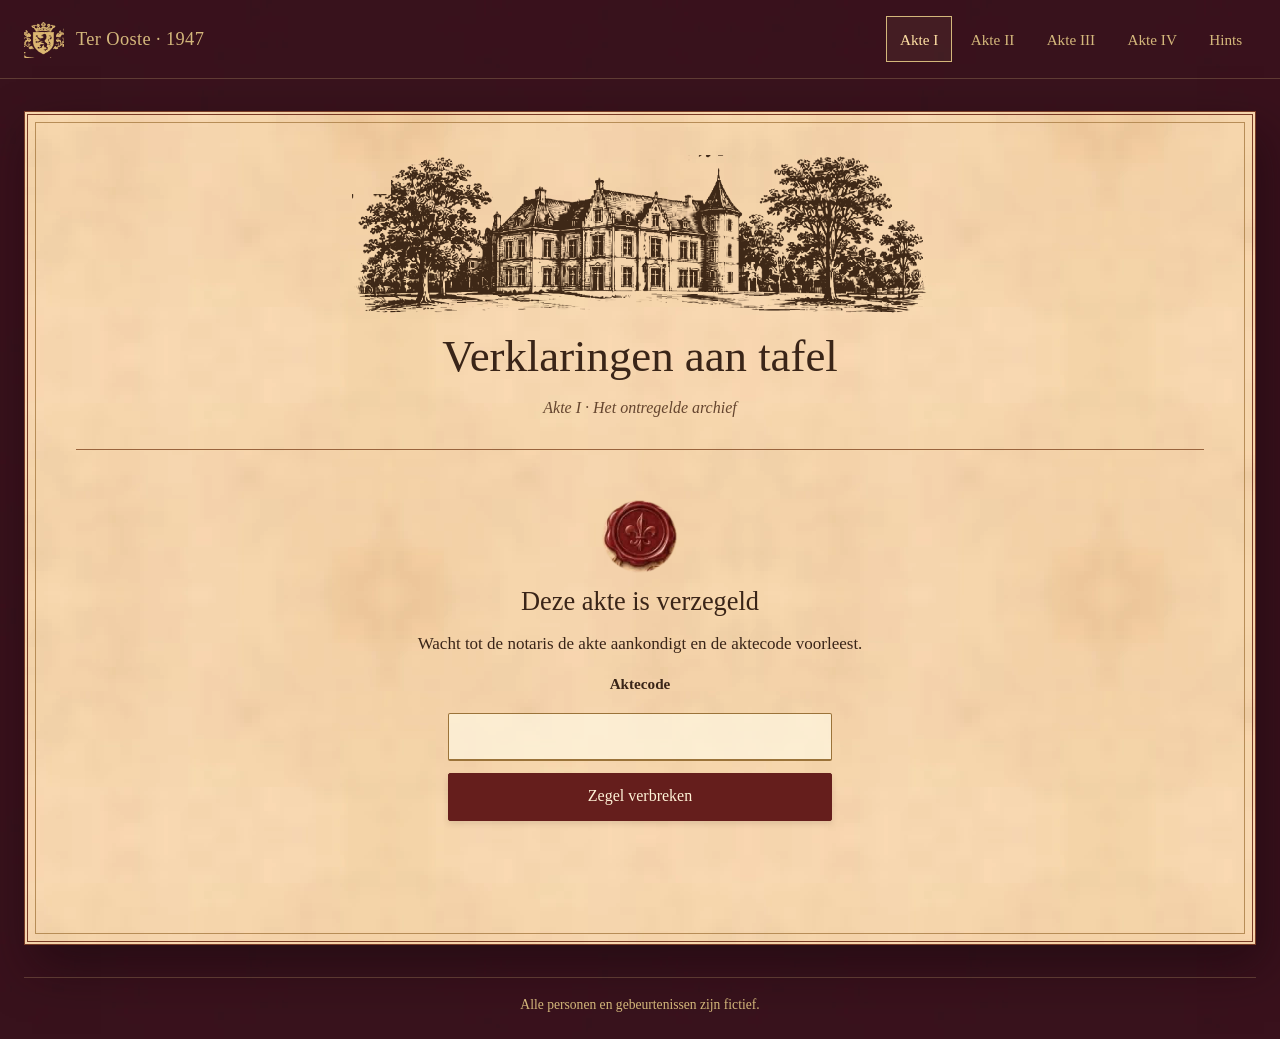
==== commit d53885ce: "Redesign dinner website and restore original menu calligraphy" ====
--- a/akte-1/index.html
+++ b/akte-1/index.html
@@ -2,13 +2,16 @@
 <html lang="nl-BE">
 <head>
   <meta charset="utf-8">
-  <meta name="viewport" content="width=device-width, initial-scale=1">
+  <meta name="viewport" content="width=device-width, initial-scale=1, viewport-fit=cover">
+  <meta name="theme-color" content="#360f19">
   <meta name="robots" content="noindex,nofollow">
   <title>Akte I — Het ontregelde archief · Ter Ooste 1947</title>
   <link rel="stylesheet" href="../assets/style.css">
+  <link rel="stylesheet" href="../assets/experience.css">
   <link rel="icon" type="image/svg+xml" href="../assets/favicon.svg">
 </head>
-<body>
+<body class="archief-pagina">
+  <a class="springlink" href="#inhoud">Ga naar de inhoud</a>
   <header class="site-kop">
     <div class="binnen">
       <a class="merk" href="../index.html">Ter Ooste · 1947</a>
@@ -25,8 +28,11 @@
   </header>
 
   <main id="inhoud">
-    <p class="kopregel">Akte I</p>
-    <h1>Verklaringen aan tafel</h1>
+    <header class="pagina-kop">
+      <img class="kasteel" src="../menu/castle.webp" alt="" width="900" height="250">
+      <h1>Verklaringen aan tafel</h1>
+      <p class="kopregel">Akte I · Het ontregelde archief</p>
+    </header>
 
     <section id="poort" class="poort vel" aria-labelledby="poort-kop">
       <div class="zegel" aria-hidden="true">R.C.<small>notaris</small></div>
@@ -42,15 +48,15 @@
 
     <div id="akte-inhoud" class="verborgen">
 
-      <section class="vel" aria-labelledby="lees-kop">
-        <h2 id="lees-kop">Leesversie</h2>
+      <details class="vel leesversie" aria-labelledby="lees-kop">
+        <summary id="lees-kop">Lees de introductie<small>Het verhaal en de opdracht van deze akte</small></summary>
         <p>Kasteel Ter Ooste bestaat in dit verhaal uit meer kamers dan er vanavond werkelijk nodig zijn. Denk aan een statige hal, een bibliotheek met donkere boekenkasten en een eetkamer waar het zilver zorgvuldig op tafel is gezet. Buiten ligt Oostrozebeke onder een vochtige novemberhemel. Binnen heeft de baron gasten ontvangen voor een avond die beleefd had moeten eindigen.</p>
         <p>De oorlog is nog maar enkele jaren voorbij. Mensen praten opnieuw over handel, gronden en de toekomst, maar niet iedereen spreekt even gemakkelijk over wat daarvóór gebeurde. De baron heeft zijn bezittingen bijeen weten te houden. Sommigen noemen dat verstandig bestuur; anderen vinden dat er vragen onbeantwoord zijn gebleven.</p>
         <p>Er zijn zes verdachten. Gaston maakt zich zorgen over geld en de erfenis. Tuinman Cyriel is een vroegere verzetsstrijder. Achiel houdt zich vooral met de wijnkelder bezig; Victor verzorgt de drankbediening. Pastoor Deman kent de familie al jaren. Huishoudster en kokkin Marie werkt al achtentwintig jaar op het kasteel.</p>
         <p>De baron drinkt om 23:08 uit zijn piconglas en neemt het om 23:15 mee naar de bibliotheek. Om 23:40 wordt hij daar dood aangetroffen. Waar en wanneer zijn drank werd gemanipuleerd, moet nog blijken.</p>
         <p>De notaris bewaart twee stukken die de baron hem de voorbije weken toevertrouwde: een nota over een recente wijziging van zijn testament en een anonieme brief die hem verontrustte. Ze zeggen niets over de doodsoorzaak, maar wel over wie bij zijn dood iets te winnen of te vrezen had — en waarom er vanavond zo uitzonderlijk op zijn drank werd toegezien.</p>
         <p><strong>Puzzelintro:</strong> herstel met de zes raadselkaarten en ordeningsregels de archiefrij. Gebruik foliocijfers op de aangewezen posities als toegangscode voor de verzegelde notarisstukken.</p>
-      </section>
+      </details>
 
       <section class="vel" aria-labelledby="d1-kop">
         <h2 id="d1-kop">Dossier I — Het ontregelde archief</h2>
@@ -74,7 +80,10 @@
 
       <section aria-labelledby="p1a-kop">
         <h2 id="p1a-kop">P1-A — Zes losse mapkaarten</h2>
-        <p id="mapkaarten-uitleg">Versleep de mapkaarten of gebruik de pijlknoppen om ze in volgorde te leggen (positie 1 links/boven tot 6 rechts/onder). Je kunt ook de kaarten op papier of in je hoofd ordenen. De lettercodes A–F zijn alleen documentidentificaties.</p>
+        <p id="mapkaarten-uitleg">Leg de zes mapkaarten van links naar rechts: positie 1 tot en met 6. Pak een kaart vast buiten het keuzevak en de knoppen, en sleep naar links of rechts. De kaart volgt je muis of vinger; de gemarkeerde plek toont waar ze zal landen. Aan de rand schuift de rij vanzelf mee. Je kunt ook de knoppen “Links” en “Rechts” gebruiken; de zes positieknoppen brengen je direct naar een kaart. Je kunt ook op papier of in je hoofd ordenen. A–F zijn alleen documentidentificaties.</p>
+        <div class="archief-richting" aria-hidden="true"><span>Positie 1 · begin</span><span>→ Positie 6 · einde</span></div>
+        <ol class="archief-overzicht" id="archief-overzicht" aria-label="Ga naar een positie in de archiefrij"></ol>
+        <p class="archief-bekeken" id="archief-bekeken" aria-live="polite"></p>
         <ol class="mapkaarten" id="mapkaarten" aria-describedby="mapkaarten-uitleg" aria-label="Archiefmappen in huidige volgorde">
           <li class="mapkaart" draggable="true" data-kaart="A">
             <div class="positie" aria-hidden="true">1</div>
@@ -149,14 +158,8 @@
             </div>
           </li>
         </ol>
-        <p class="visueel-verborgen" role="status" aria-live="polite" id="volgorde-status"></p>
-
-        <div class="vel getypt">
-          <h3>Bijschrift op iedere set</h3>
-          <p>Gebruik elk van deze symbolen precies eenmaal:</p>
-          <p><strong>ANKER — BEL — KROON — LANTAARN — ROOS — SLEUTEL</strong></p>
-          <p>De raadselteksten identificeren uitsluitend de symbolen. Zoek geen extra verborgen letters.</p>
-        </div>
+        <p class="archief-status" role="status" aria-live="polite" id="volgorde-status"></p>
+
       </section>
 
       <section class="vel regels" aria-labelledby="p1b-kop">
@@ -186,10 +189,13 @@
         <div id="p1-poort">
           <p>Voer de vier cijfers hieronder in. Bij de juiste code worden twee verzegelde stukken uit het notarisarchief geopend.</p>
           <form id="p1-form" class="rij">
-            <div>
-              <label for="p1-code">Vier cijfers</label>
-              <input id="p1-code" class="code" type="text" inputmode="numeric" maxlength="6" autocomplete="off" required>
-            </div>
+            <fieldset class="cijfervakken" aria-label="Toegangscode, vier cijfers">
+              <legend>Toegangscode</legend>
+              <input id="p1-c1" type="text" inputmode="numeric" pattern="[0-9]" maxlength="1" autocomplete="one-time-code" aria-label="Eerste cijfer" required>
+              <input id="p1-c2" type="text" inputmode="numeric" pattern="[0-9]" maxlength="1" autocomplete="off" aria-label="Tweede cijfer" required>
+              <input id="p1-c3" type="text" inputmode="numeric" pattern="[0-9]" maxlength="1" autocomplete="off" aria-label="Derde cijfer" required>
+              <input id="p1-c4" type="text" inputmode="numeric" pattern="[0-9]" maxlength="1" autocomplete="off" aria-label="Vierde cijfer" required>
+            </fieldset>
             <button type="submit">Verzegeling verbreken</button>
             <p class="melding" role="status" aria-live="polite" style="flex-basis:100%"></p>
           </form>
@@ -260,77 +266,11 @@
         sel.addEventListener("change", function () { T.opslag.set("p1.sym." + sel.id, sel.value); });
       });
 
-      /* Herschikbare lijst: knoppen + drag-and-drop */
-      var lijst = document.getElementById("mapkaarten");
-      var status = document.getElementById("volgorde-status");
-
-      function kaarten() { return Array.prototype.slice.call(lijst.children); }
-      function nummer() {
-        kaarten().forEach(function (li, i) {
-          li.querySelector(".positie").textContent = i + 1;
-          li.setAttribute("aria-label", "Positie " + (i + 1) + ": Mapkaart " + li.dataset.kaart);
-          li.querySelector("[data-omhoog]").disabled = i === 0;
-          li.querySelector("[data-omlaag]").disabled = i === kaarten().length - 1;
-        });
-        T.opslag.set("p1.volgorde", kaarten().map(function (li) { return li.dataset.kaart; }).join(""));
-      }
-      function verplaats(li, delta, focusKnop) {
-        var items = kaarten();
-        var i = items.indexOf(li);
-        var j = i + delta;
-        if (j < 0 || j >= items.length) return;
-        if (delta < 0) lijst.insertBefore(li, items[j]);
-        else lijst.insertBefore(items[j], li);
-        nummer();
-        status.textContent = "Mapkaart " + li.dataset.kaart + " staat nu op positie " + (j + 1) + ".";
-        if (focusKnop) {
-          var knop = li.querySelector(focusKnop);
-          (knop.disabled ? li.querySelector(focusKnop === "[data-omhoog]" ? "[data-omlaag]" : "[data-omhoog]") : knop).focus();
-        }
-      }
-      lijst.addEventListener("click", function (e) {
-        var knop = e.target.closest("button");
-        if (!knop) return;
-        var li = knop.closest(".mapkaart");
-        if (knop.hasAttribute("data-omhoog")) verplaats(li, -1, "[data-omhoog]");
-        if (knop.hasAttribute("data-omlaag")) verplaats(li, 1, "[data-omlaag]");
-      });
-
-      var gesleept = null;
-      lijst.addEventListener("dragstart", function (e) {
-        gesleept = e.target.closest(".mapkaart");
-        if (!gesleept) return;
-        gesleept.classList.add("sleept");
-        e.dataTransfer.effectAllowed = "move";
-        try { e.dataTransfer.setData("text/plain", gesleept.dataset.kaart); } catch (err) { /* IE */ }
-      });
-      lijst.addEventListener("dragover", function (e) {
-        if (!gesleept) return;
-        e.preventDefault();
-        var over = e.target.closest(".mapkaart");
-        kaarten().forEach(function (li) { li.classList.toggle("doel", li === over && li !== gesleept); });
-        if (over && over !== gesleept) {
-          var rect = over.getBoundingClientRect();
-          var na = e.clientY > rect.top + rect.height / 2;
-          lijst.insertBefore(gesleept, na ? over.nextSibling : over);
-        }
-      });
-      lijst.addEventListener("drop", function (e) { e.preventDefault(); });
-      lijst.addEventListener("dragend", function () {
-        if (gesleept) gesleept.classList.remove("sleept");
-        kaarten().forEach(function (li) { li.classList.remove("doel"); });
-        gesleept = null;
-        nummer();
-      });
-
-      var bewaardeVolgorde = T.opslag.get("p1.volgorde");
-      if (bewaardeVolgorde && bewaardeVolgorde.length === 6) {
-        bewaardeVolgorde.split("").forEach(function (k) {
-          var li = lijst.querySelector('[data-kaart="' + k + '"]');
-          if (li) lijst.appendChild(li);
-        });
-      }
-      nummer();
+      T.archiefRij(
+        document.getElementById("mapkaarten"),
+        document.getElementById("volgorde-status"),
+        document.getElementById("archief-overzicht")
+      );
 
       /* Codepoort 6431 → P1-D en P1-E */
       T.codepoort({
--- a/assets/style.css
+++ b/assets/style.css
@@ -196,6 +196,21 @@
 }
 .rij { display: flex; flex-wrap: wrap; gap: 0.75rem; align-items: flex-end; }
 
+/* Cijfervakjes: één cijfer per vak */
+.cijfervakken { border: 0; padding: 0; margin: 0; display: flex; gap: 0.5rem; align-items: flex-end; }
+.cijfervakken legend { font-family: var(--font-type); font-size: 0.75rem; text-transform: uppercase; letter-spacing: 0.08em; padding: 0; margin-bottom: 0.35rem; }
+.cijfervakken input {
+  width: 2.8rem;
+  height: 3.4rem;
+  max-width: none;
+  padding: 0;
+  text-align: center;
+  font-size: 1.8rem;
+  font-family: var(--font-type);
+  caret-color: transparent;
+}
+.cijfervakken input:focus { caret-color: auto; }
+
 button, .knop {
   font-family: var(--font-type);
   font-size: 0.95rem;
--- a/assets/experience.css
+++ b/assets/experience.css
@@ -0,0 +1,416 @@
+/* The invitation's material world, translated into a readable investigation desk. */
+:root {
+  --papier: #f0d5aa;
+  --papier-donker: #e6c698;
+  --papier-licht: #f7e4c4;
+  --inkt: #3a2518;
+  --inkt-zacht: #65452f;
+  --lak: #7a2b2d;
+  --lak-donker: #651e1c;
+  --koper: #9b7339;
+  --stempel: #651e1c;
+  --focus: #651e1c;
+  --wijn: #360f19;
+  --goud: #d4b77b;
+  --max: 64rem;
+  --font-tekst: "Palatino Linotype", Palatino, "Book Antiqua", Georgia, serif;
+  --font-type: var(--font-tekst);
+}
+html { scroll-padding-top: 1.5rem; }
+body {
+  color: var(--inkt);
+  background: var(--wijn) url("../menu/cloth.webp");
+  background-attachment: scroll;
+  font-size: 1.0625rem;
+  line-height: 1.65;
+}
+body, input, select, button { -webkit-tap-highlight-color: transparent; }
+h1, h2, h3, h4, p, a, label, button, li, dt, dd { overflow-wrap: anywhere; }
+h1, h2, h3, h4 { letter-spacing: normal; text-transform: none; text-wrap: balance; }
+h1 { font-size: 2.8rem; font-weight: 400; line-height: 1.15; margin: 0; }
+h2 { font-size: 1.65rem; font-weight: 400; margin-top: 1.8rem; }
+h3 { font-size: 1.25rem; margin-top: 1.5rem; }
+h4 { font-size: 1.1rem; }
+p, li { max-width: 70ch; }
+a { text-underline-offset: .25em; text-decoration-thickness: 1px; }
+a:hover { color: var(--lak); }
+[hidden] { display: none !important; }
+:focus-visible { outline: 2px solid var(--focus); outline-offset: 4px; }
+input:focus-visible, select:focus-visible { outline-offset: 2px; }
+.site-kop {
+  background: transparent;
+  border-bottom: 1px solid #d4b77b40;
+  color: var(--goud);
+}
+.site-kop .binnen {
+  max-width: 88rem;
+  padding: max(1rem, env(safe-area-inset-top)) max(1.5rem, env(safe-area-inset-right)) 1rem max(1.5rem, env(safe-area-inset-left));
+  gap: .75rem 2rem;
+}
+.site-kop .merk {
+  color: var(--goud);
+  font-size: 1.15rem;
+  font-weight: 400;
+  text-transform: none;
+  letter-spacing: .02em;
+  display: flex;
+  align-items: center;
+  gap: .75rem;
+  min-height: 44px;
+}
+.site-kop .merk::before {
+  content: "";
+  width: 2.5rem;
+  height: 2.5rem;
+  flex: none;
+  background: url("../menu/crest.webp") center / contain no-repeat;
+  filter: brightness(0) saturate(100%) invert(77%) sepia(31%) saturate(525%) hue-rotate(1deg) brightness(93%) contrast(87%);
+}
+.site-kop nav ul { flex-wrap: nowrap; gap: .3rem; }
+.site-kop nav a {
+  display: block;
+  padding: .6rem .8rem;
+  min-height: 44px;
+  color: var(--goud);
+  font-size: .95rem;
+  border: 1px solid transparent;
+  white-space: nowrap;
+}
+.site-kop nav a:hover { color: #ffe0a4; border-color: #d4b77b70; }
+.site-kop nav a[aria-current="page"] {
+  color: #ffe0a4;
+  border-color: var(--goud);
+  background: #d4b77b12;
+}
+.site-kop :focus-visible, .site-voet :focus-visible { outline-color: #ffe0a4; }
+.springlink {
+  position: fixed; top: 1rem; left: 1rem;
+  z-index: 20; padding: .75rem 1rem;
+  background: var(--papier); color: var(--inkt);
+  transform: translateY(-200%);
+}
+.springlink:focus { transform: translateY(0); }
+main {
+  width: calc(100% - 3rem);
+  max-width: var(--max);
+  margin: 2rem auto;
+  padding: 2.5rem 3rem 3.5rem;
+  background: var(--papier) url("../menu/paper.webp");
+  border: 4px double #793b26;
+  outline: 1px solid #b78d57;
+  outline-offset: -12px;
+  box-shadow: 8px 22px 45px #16060c80;
+}
+main > section, #akte-inhoud > section, #p3-dossier > section { margin-top: 2rem; }
+.pagina-kop {
+  border-bottom: 1px solid #99643d;
+  padding-bottom: 1.75rem;
+  margin-bottom: 1.75rem;
+  text-align: center;
+}
+.pagina-kop .kasteel {
+  display: block;
+  width: min(100%, 36rem);
+  height: auto;
+  margin: 0 auto 1rem;
+}
+.pagina-kop-start .kasteel { width: min(100%, 42rem); }
+.kopregel {
+  color: var(--inkt-zacht);
+  font-size: 1rem;
+  text-transform: none;
+  letter-spacing: normal;
+  margin: .75rem auto 0;
+  font-style: italic;
+}
+.start-acties { display: flex; justify-content: center; flex-wrap: wrap; gap: .75rem 1rem; margin-top: 1.25rem; }
+.start-acties .knop { min-width: 12rem; }
+.site-voet {
+  width: calc(100% - 3rem);
+  color: var(--goud);
+  font-size: .85rem;
+  line-height: 1.6;
+  text-align: center;
+  border-top: 1px solid #d4b77b40;
+  padding-bottom: max(1.5rem, env(safe-area-inset-bottom));
+}
+.vel {
+  background: transparent;
+  border: 0;
+  border-top: 1px solid #99643d;
+  box-shadow: none;
+  padding: 1.75rem 0 0;
+  margin: 2rem 0;
+}
+.vel.getypt { font-size: 1.0625rem; }
+.vel .meta { font-size: .875rem; letter-spacing: .03em; margin-bottom: .5rem; color: var(--lak-donker); }
+.vel .blokletters { font-family: "Courier New", Courier, monospace; }
+.vel > .meta + h2 { margin-top: 0; }
+.poort.vel { border: 0; padding: 1rem 0 1.75rem; max-width: 36rem; margin: 1.5rem auto; }
+.poort h2 { margin: .25rem 0 .75rem; }
+.poort p { margin: .75rem auto; }
+.poort form { width: min(100%, 24rem); gap: .75rem; }
+.poort form input, .poort form button { width: 100%; max-width: none; }
+.zegel, .poort .zegel, .hintvak.dicht .zegel {
+  background: url("../menu/seal.webp") center / contain no-repeat;
+  width: 5rem; height: 5rem; margin: 0 auto .5rem;
+  clip-path: none; border-radius: 0; box-shadow: none;
+  color: transparent; font-size: 0;
+}
+.zegel small, .hintvak.dicht .zegel small { font-size: 0; }
+label { font-size: .95rem; font-weight: 700; letter-spacing: normal; }
+input[type="text"], input[type="password"], input[type="tel"], select {
+  font-size: 1rem;
+  min-height: 48px;
+  background: #fff8e3b3;
+  border: 1px solid #9b7339;
+  border-bottom: 2px solid #9b7339;
+  border-radius: 2px;
+  padding: .65rem .75rem;
+}
+input.code { letter-spacing: .15em; max-width: 18rem; }
+input[type="checkbox"] { width: 1.2rem; height: 1.2rem; accent-color: var(--lak-donker); flex: none; }
+button, .knop {
+  font-size: 1rem;
+  font-weight: 400;
+  letter-spacing: normal;
+  text-transform: none;
+  min-height: 48px;
+  padding: .7rem 1rem;
+  background: var(--lak-donker);
+  border: 1px solid var(--lak-donker);
+  border-radius: 2px;
+  color: #fff2d7;
+  box-shadow: 0 3px 6px #3a251820;
+  line-height: 1.3;
+  transition: background-color .18s ease, border-color .18s ease;
+}
+button:hover, .knop:hover { filter: none; background: #7a2b2d; color: #fff2d7; }
+button.stil, .knop.stil { background: #fff8e326; border-color: #9b7339; color: var(--lak-donker); }
+button.stil:hover, .knop.stil:hover { background: #fff8e3b3; border-color: var(--lak-donker); }
+button.klein { min-height: 44px; padding: .55rem .75rem; font-size: .9rem; }
+button[disabled] { opacity: .4; box-shadow: none; }
+button[disabled]:hover { background: inherit; color: inherit; }
+.rij { align-items: flex-end; gap: 1rem; }
+.melding { font-size: .95rem; line-height: 1.5; }
+.melding:empty { min-height: 0; margin: 0; }
+.melding.ok { color: #315528; }
+.cijfervakken { flex: 0 1 auto; max-width: 100%; gap: .5rem; }
+.cijfervakken legend { font-size: .9rem; text-transform: none; letter-spacing: normal; }
+.cijfervakken input { width: 3rem; height: 3.5rem; min-height: 48px; padding: 0; font-size: 1.75rem; font-variant-numeric: tabular-nums; }
+blockquote { border-left: 1px solid #9b7339; margin: 1rem 0; padding: .25rem 1rem; }
+pre, code, kbd { font-family: "Courier New", Courier, monospace; }
+pre { background: #fff8e34d; border: 1px solid #99643d80; padding: 1rem; font-size: .9rem; }
+hr { border-top-color: #99643d; margin: 1.75rem 0; }
+.leesversie { border-top: 0; border-bottom: 1px solid #99643d; padding: 0 0 1.25rem; }
+.leesversie summary, .wegwijzer summary {
+  cursor: pointer;
+  min-height: 48px;
+  padding: .65rem 0;
+  color: var(--lak-donker);
+  font-size: 1.1rem;
+  font-weight: 700;
+}
+.leesversie summary small { display: block; font-weight: 400; font-size: .9rem; color: var(--inkt-zacht); }
+.leesversie[open] > p:first-of-type { margin-top: 1rem; }
+.wegwijzer { margin: 0 0 1.5rem; border-bottom: 1px solid #99643d; padding-bottom: .5rem; }
+.wegwijzer summary { font-size: 1rem; font-weight: 400; }
+.wegwijzer nav { display: flex; flex-wrap: wrap; gap: .5rem 1rem; padding-bottom: .75rem; }
+.wegwijzer nav a { display: inline-block; min-height: 44px; padding: .5rem 0; font-size: .95rem; }
+.stempel { font-size: .85rem; right: .5rem; top: -.5rem; border-width: 3px; background: var(--papier); opacity: .95; transform: rotate(-7deg); }
+.stempel.animeer { animation: stempelen .35s ease-out both; }
+@keyframes stempelen {
+  from { transform: rotate(-12deg) scale(1.3); opacity: 0; }
+  to { transform: rotate(-7deg) scale(1); opacity: .95; }
+}
+.tabs [role="tablist"] { gap: .4rem; border: 0; margin: 1rem 0; align-items: stretch; }
+.tabs [role="tab"] {
+  min-height: 48px; padding: .65rem .85rem;
+  font-size: .9rem; font-weight: 400;
+  background: #fff8e34d; color: var(--lak-donker);
+  border: 1px solid #9b7339; border-radius: 2px;
+}
+.tabs [role="tab"]:hover { background: #fff8e3b3; }
+.tabs [role="tab"][aria-selected="true"] { top: 0; background: var(--lak-donker); border-color: var(--lak-donker); color: #fff2d7; }
+.tabs [role="tabpanel"] .vel, .tabs.alles [role="tabpanel"] .vel {
+  padding: 1.5rem; margin: 1rem 0 0;
+  background: #fff8e34d; border: 1px solid #99643d80;
+}
+.tabs [role="tabpanel"] .vel > h3:first-child { font-size: 1.35rem; font-weight: 400; }
+.tabel-scroll { max-width: 100%; overscroll-behavior-x: contain; }
+table { font-size: 1rem; line-height: 1.5; }
+th, td { border-color: #99643d80; padding: .7rem .75rem; vertical-align: top; }
+th { background: #9b73391a; font-weight: 700; font-size: .9rem; }
+.tabel-scroll:focus-visible { outline-offset: -2px; }
+.rollen { grid-template-columns: repeat(2, minmax(0, 1fr)); gap: 0 2rem; }
+.rollen li { padding: 1.15rem 0; background: transparent; border: 0; border-bottom: 1px solid #99643d80; }
+.rollen .speler { color: var(--lak-donker); font-size: 1rem; text-transform: none; letter-spacing: normal; font-weight: 700; }
+.rollen .rol { font-size: 1.1rem; font-weight: 400; }
+.akte-lijst { grid-template-columns: repeat(2, minmax(0, 1fr)); gap: 1rem; }
+.akte-lijst li { min-width: 0; }
+.akte-lijst a {
+  position: relative; display: block; height: 100%;
+  padding: 1.35rem 4.25rem 1.35rem 1.25rem;
+  background: #fff8e34d; border: 3px double #99643d;
+  box-shadow: 3px 5px 10px #3a251820;
+  font-size: 1.4rem;
+}
+.akte-lijst a::after { content: "↗"; position: absolute; top: 1.2rem; right: 1.25rem; color: var(--lak-donker); }
+.akte-lijst a small { font-size: 1rem; line-height: 1.5; margin: .4rem 0 .7rem; }
+.akte-lijst .status { display: block; font-size: .85rem; text-transform: none; letter-spacing: normal; }
+.akte-lijst a:hover { background: #fff8e3b3; border-color: var(--lak-donker); }
+.akte-lijst a[data-vrijgegeven="true"] .status { color: #315528; }
+.hintrooster { grid-template-columns: repeat(2, minmax(0, 1fr)); gap: 1rem; }
+.hintvak {
+  background: #fff8e34d; border: 3px double #99643d;
+  box-shadow: 3px 5px 10px #3a251820; padding: 1.25rem; min-width: 0;
+}
+.hintvak h3 { font-size: 1.15rem; font-weight: 400; margin: 0 0 .75rem; }
+.hintvak.dicht { background: #e6c69866; color: var(--inkt-zacht); padding-right: 4.5rem; }
+.hintvak.dicht .zegel { position: absolute; width: 3.25rem; height: 3.25rem; right: .5rem; bottom: .75rem; }
+.hintvak .inhoud p { margin: .5rem 0; }
+#hint-form { display: flex; flex-wrap: wrap; align-items: flex-end; gap: .5rem .75rem; }
+#hint-form label, #hint-form .melding { flex-basis: 100%; }
+#hint-form input { flex: 1 1 12rem; }
+.radio {
+  color: #fff2d7; background: var(--wijn) url("../menu/cloth.webp");
+  border: 3px double #9b7339; border-radius: 2px; padding: 1.5rem;
+  box-shadow: 3px 5px 10px #3a251820;
+}
+.radio audio { display: block; min-width: 0; }
+.radio label { color: #fff2d7; font-size: .95rem; min-height: 44px; }
+.radio .bediening { font-size: .95rem; gap: .5rem 1.25rem; }
+.radio :focus-visible { outline-color: #ffe0a4; }
+.radio p { font-size: .95rem; }
+.kluis {
+  max-width: 30rem; padding: 1.25rem;
+  border: 3px double #9b7339; border-radius: 2px;
+  background: var(--wijn) url("../menu/cloth.webp");
+  box-shadow: 5px 10px 20px #3a251840;
+}
+.kluis .deksel {
+  margin: -1.25rem -1.25rem 1rem; padding: 1.25rem;
+  background: var(--wijn); border-bottom: 1px solid #9b7339;
+}
+.kluis .deksel .plaat { font-size: .9rem; letter-spacing: .06em; border: 3px double #9b7339; border-radius: 0; box-shadow: none; padding: .75rem 1rem; background: var(--papier-donker); }
+.kluis .slotplaat { background: var(--papier-donker) url("../menu/paper.webp"); border: 1px solid #9b7339; border-radius: 0; padding: 1rem .75rem; box-shadow: none; }
+.wielen { gap: .7rem; }
+.wiel { min-width: 0; gap: .4rem; }
+.wiel button { width: 3rem; height: 44px; min-height: 44px; border: 1px solid #9b7339; background: var(--wijn); padding: 0; }
+.wiel .cijfer { width: 3rem; height: 3.75rem; border-radius: 2px; border: 1px solid #9b7339; background: var(--wijn); font-size: 2rem; font-variant-numeric: tabular-nums; box-shadow: inset 0 2px 6px #16060c80; color: #fff2d7; }
+.wiel .label { font-size: .8rem; }
+.kluis .acties { gap: .75rem; align-items: center; }
+.kluis .acties label { display: flex; gap: .5rem; align-items: center; margin: 0; min-height: 44px; font-weight: 400; }
+.kluis .melding, .kluis .melding.ok { color: var(--lak-donker); }
+.kluis.open .slotplaat { opacity: 1; }
+.kluis .stempel-houder { right: .5rem; top: .5rem; }
+.kluis .stempel { background: var(--wijn); color: var(--goud); border-color: var(--goud); }
+.slot-uitleg { text-align: center; font-size: .95rem; margin: 0 auto; }
+.codelijst { grid-template-columns: minmax(0, 1fr) minmax(0, 2fr); gap: .75rem 1.5rem; }
+.codelijst dt { font-size: .95rem; }
+.codelijst dd { font-family: "Courier New", Courier, monospace; }
+
+/* The six positions remain one left-to-right track at every viewport width. */
+.archief-pagina { --max: 88rem; }
+.archief-richting { display: flex; justify-content: space-between; gap: 1rem; margin: 1rem 0 .5rem; color: var(--lak-donker); font-size: .9rem; }
+.archief-overzicht { display: grid; grid-template-columns: repeat(6, minmax(0, 1fr)); gap: .4rem; padding: 0; list-style: none; margin: .75rem 0; }
+.archief-overzicht li { min-width: 0; }
+.archief-overzicht button { display: block; width: 100%; min-height: 48px; padding: .5rem .2rem; background: #fff8e34d; color: var(--lak-donker); border-color: #9b7339; font-size: .95rem; }
+.archief-overzicht button:hover { background: #fff8e3b3; color: var(--lak-donker); }
+.archief-overzicht button[aria-current="true"] { background: var(--lak-donker); color: #fff2d7; border-color: var(--lak-donker); }
+.archief-overzicht button small { display: block; font-size: .75rem; }
+.archief-bekeken { color: var(--inkt-zacht); font-size: .9rem; margin: .5rem 0; }
+.mapkaarten {
+  display: grid; grid-auto-flow: column; grid-auto-columns: min(74%, 20rem);
+  position: relative;
+  gap: 1rem; padding: .5rem .25rem 1rem; margin: .5rem 0 0;
+  overflow-x: auto; overscroll-behavior-x: contain;
+  scroll-snap-type: x proximity;
+  scrollbar-width: auto;
+}
+.mapkaart {
+  display: flex; flex-direction: column;
+  min-width: 0; height: 100%;
+  position: relative; padding: 1rem; margin: 0;
+  background: #fff8e3b3; border: 3px double #99643d;
+  box-shadow: 3px 5px 8px #3a251820;
+  cursor: grab; scroll-snap-align: start;
+  touch-action: pan-y pinch-zoom; user-select: none; -webkit-user-select: none;
+}
+.mapkaart > div:not(.positie):not(.knoppen) { flex: 1; }
+.mapkaart .positie { font-size: .9rem; color: var(--inkt-zacht); margin: .65rem 0; font-weight: 400; }
+.mapkaart .kop { display: block; }
+.mapkaart .kop .naam { font-size: 1.15rem; font-weight: 400; }
+.mapkaart .kop .folio { display: block; font-size: 1rem; margin-top: .25rem; color: var(--lak-donker); }
+.mapkaart .raadsel { margin: 1rem 0; font-size: 1rem; line-height: 1.55; }
+.mapkaart .symbool label { display: block; margin: .75rem 0 .25rem; font-size: .9rem; }
+.mapkaart .symbool select { display: block; width: 100%; max-width: none; min-height: 48px; font-size: 1rem; }
+.mapkaart .knoppen { display: flex; flex-direction: row; justify-content: space-between; gap: .5rem; margin-top: 1rem; }
+.mapkaart .knoppen button { flex: 1; min-width: 0; min-height: 44px; padding: .55rem .3rem; font-size: .9rem; }
+.mapkaart .sleepgreep { min-height: 44px; padding: .5rem; font-size: .9rem; text-align: left; cursor: grab; touch-action: none; background: #9b733914; color: var(--lak-donker); border: 1px solid #9b733980; box-shadow: none; }
+.mapkaart .sleepgreep:active { cursor: grabbing; }
+.mapkaart :is(input, select, textarea, label, a, button:not(.sleepgreep)) { touch-action: manipulation; user-select: text; -webkit-user-select: text; cursor: auto; }
+.mapkaart :is(a, label, button:not(.sleepgreep)) { cursor: pointer; }
+.mapkaart.sleept { opacity: 1; border-style: dashed; border-color: var(--lak-donker); background: #9b733914; box-shadow: none; }
+.mapkaart.sleept > * { opacity: 0; }
+.mapkaart.sleept::after { content: "Positie " attr(data-positie); position: absolute; inset: 0; display: grid; place-items: center; color: var(--lak-donker); font-size: 1rem; pointer-events: none; }
+.mapkaarten.sorteert { scroll-snap-type: none; }
+.mapkaarten.sorteert, .mapkaarten.sorteert .mapkaart { cursor: grabbing; }
+.archief-sleeplaag { position: fixed; inset: 0; overflow: hidden; pointer-events: none; z-index: 1000; }
+.mapkaart.sleepkaart { position: absolute; top: 0; left: 0; margin: 0; background: #fff8e3; border-color: var(--lak-donker); box-shadow: 8px 14px 24px #3a251840; will-change: transform; cursor: grabbing; }
+.archief-status { min-height: 1.5em; color: var(--inkt-zacht); font-size: .9rem; margin-top: .5rem; }
+.archief-status:empty { min-height: 0; }
+.vig-woorden { display: flex; flex-wrap: nowrap; overflow-x: auto; gap: 1rem; padding: .25rem .25rem 1rem; max-width: 100%; }
+.vig-woord { flex: none; gap: .25rem; }
+.vig-letter { width: 2.75rem; gap: .35rem; }
+.vig-letter .c { font-size: 1.1rem; min-height: 2rem; font-variant-numeric: tabular-nums; }
+.vig-letter input { width: 2.75rem; max-width: 2.75rem; min-height: 44px; padding: .4rem 0; font-size: 1rem; }
+.vig-legenda { font-size: .9rem; }
+.vig-uitleg { font-size: .95rem; }
+@media (min-width: 1280px) {
+  .mapkaarten { grid-auto-columns: minmax(0, 1fr); gap: .75rem; }
+  .mapkaart { padding: .85rem; }
+}
+@media (max-width: 760px) {
+  .site-kop .binnen { display: block; padding: .65rem max(1rem, env(safe-area-inset-right)) .5rem max(1rem, env(safe-area-inset-left)); }
+  .site-kop .merk { justify-content: center; margin-bottom: .5rem; }
+  .site-kop nav { overflow-x: auto; max-width: 100%; overscroll-behavior-x: contain; }
+  .site-kop nav ul { justify-content: center; min-width: max-content; }
+  .site-kop nav a { padding: .55rem .8rem; font-size: .9rem; }
+  main { width: calc(100% - 1.5rem); margin: 1rem auto; padding: 1.75rem 1.5rem 2.5rem; }
+  h1 { font-size: 2.05rem; }
+  h2 { font-size: 1.45rem; }
+  h3 { font-size: 1.2rem; }
+  .pagina-kop .kasteel { margin-bottom: .75rem; }
+  .vel { padding-top: 1.25rem; }
+  .poort.vel { padding-top: .5rem; }
+  .site-voet { width: calc(100% - 1.5rem); }
+  .rollen, .akte-lijst, .hintrooster { grid-template-columns: minmax(0, 1fr); }
+  .rollen { gap: 0; }
+  .tabs [role="tabpanel"] .vel, .tabs.alles [role="tabpanel"] .vel { padding: 1rem; }
+  .tabs [role="tab"] { flex: 1 1 auto; }
+  .codelijst { grid-template-columns: minmax(0, 1fr); }
+  .codelijst dt { margin-top: .5rem; }
+  .codelijst dd { margin-bottom: .5rem; }
+  .kluis { padding: .75rem; }
+  .kluis .deksel { margin: -.75rem -.75rem .75rem; }
+  .kluis .slotplaat { padding: .75rem .35rem; }
+  .wielen { gap: .4rem; }
+  .wiel button, .wiel .cijfer { width: 2.65rem; }
+  .wiel .cijfer { height: 3.4rem; }
+  .kluis .acties { flex-direction: column; }
+  .kluis .acties button { width: 100%; }
+  .cijfervakken { width: 100%; }
+  .cijfervakken input { width: calc((100% - 1.5rem) / 4); max-width: 3rem; }
+  .radio { padding: 1rem; }
+  th, td { padding: .6rem; font-size: .95rem; }
+}
+@media (prefers-reduced-motion: reduce) {
+  *, *::before, *::after { animation: none !important; transition: none !important; scroll-behavior: auto !important; }
+}
+@media print {
+  body { background: white; color: black; }
+  main { width: 100%; border: 0; outline: 0; box-shadow: none; margin: 0; padding: 0; background: white; }
+  .pagina-kop .kasteel, .wegwijzer, .springlink, .archief-overzicht { display: none; }
+  .mapkaarten { grid-auto-columns: minmax(0, 1fr); overflow: visible; }
+}
